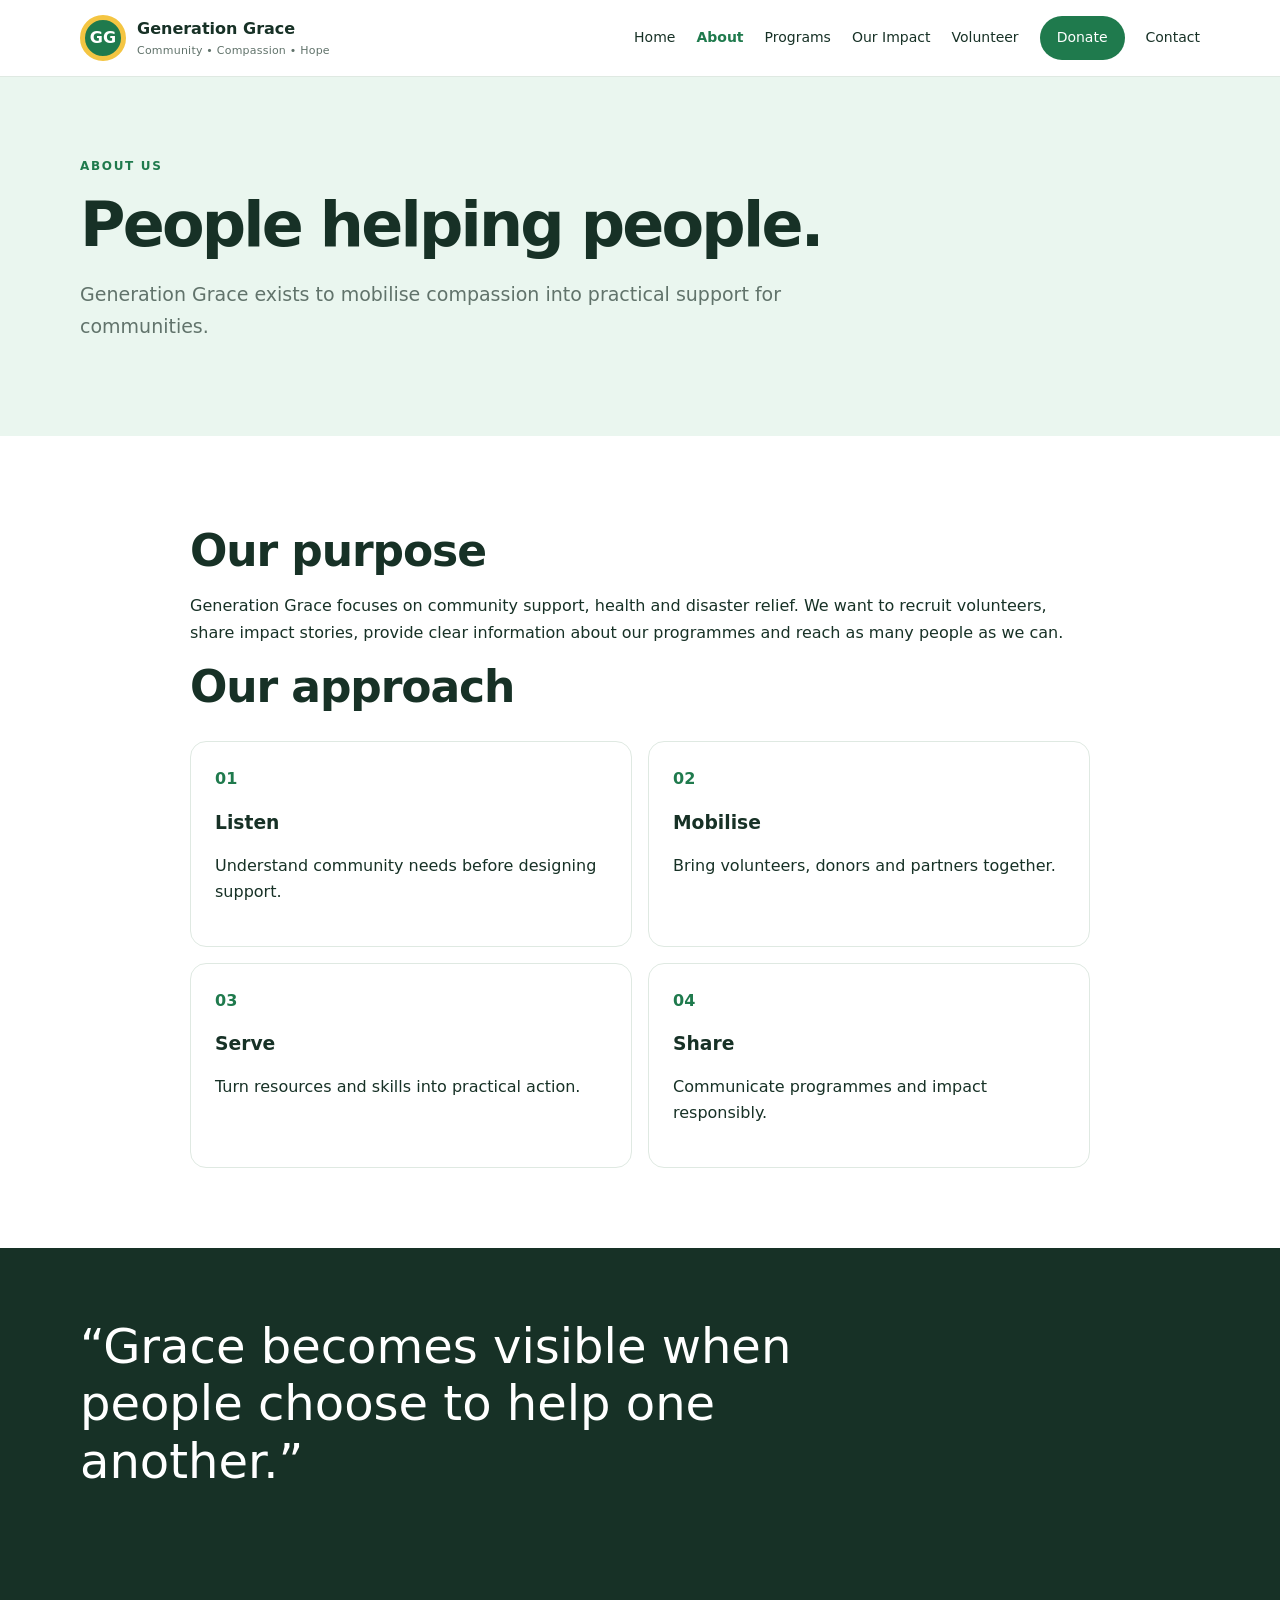
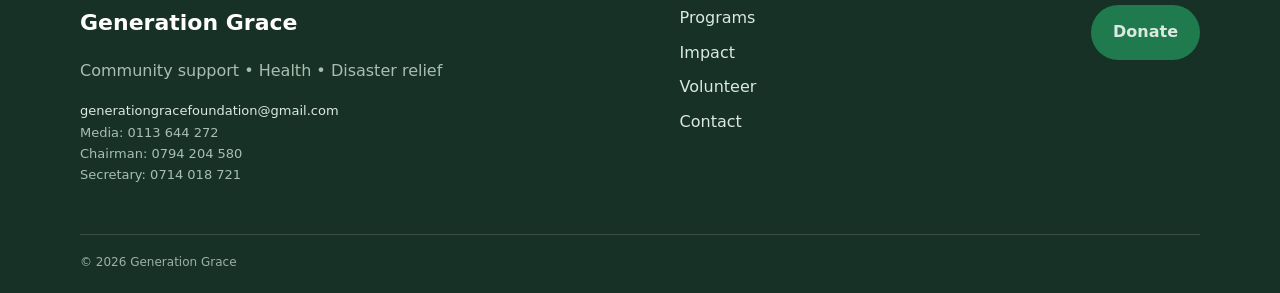
==== about.html @ 30027faa "Initial commit via Netlify [skip ci]" ====
<!doctype html>
<html lang="en"><head><meta charset="utf-8"><meta name="viewport" content="width=device-width,initial-scale=1"><meta name="description" content="Learn about Generation Grace."><title>About | Generation Grace</title><link rel="stylesheet" href="assets/css/style.css"></head>
<body><a class="skip-link" href="#main">Skip to content</a><header class="site-header"><div class="container nav-wrap"><a class="brand" href="index.html"><span class="logo-placeholder">GG</span><span><strong>Generation Grace</strong><small>Community • Compassion • Hope</small></span></a><button class="menu-toggle" aria-expanded="false" aria-controls="site-nav">Menu</button><nav id="site-nav" class="site-nav"><a href="index.html">Home</a><a class="active" href="about.html">About</a><a href="programs.html">Programs</a><a href="impact.html">Our Impact</a><a href="volunteer.html">Volunteer</a><a class="nav-donate" href="donate.html">Donate</a><a href="contact.html">Contact</a></nav></div></header>
<main id="main"><section class="page-hero"><div class="container"><span class="eyebrow">About us</span><h1>People helping people.</h1><p>Generation Grace exists to mobilise compassion into practical support for communities.</p></div></section>
<section class="section"><div class="container content-narrow"><h2>Our purpose</h2><p>Generation Grace focuses on community support, health and disaster relief. We want to recruit volunteers, share impact stories, provide clear information about our programmes and reach as many people as we can.</p><h2>Our approach</h2><div class="values"><article><span>01</span><h3>Listen</h3><p>Understand community needs before designing support.</p></article><article><span>02</span><h3>Mobilise</h3><p>Bring volunteers, donors and partners together.</p></article><article><span>03</span><h3>Serve</h3><p>Turn resources and skills into practical action.</p></article><article><span>04</span><h3>Share</h3><p>Communicate programmes and impact responsibly.</p></article></div></div></section>
<section class="quote-band"><div class="container"><p>“Grace becomes visible when people choose to help one another.”</p></div></section>
</main><footer class="footer"><div class="container footer-grid"><div><strong class="footer-brand">Generation Grace</strong><p>Community support • Health • Disaster relief</p>
      <p class="footer-contact"><a href="mailto:generationgracefoundation@gmail.com">generationgracefoundation@gmail.com</a><br>Media: 0113 644 272<br>Chairman: 0794 204 580<br>Secretary: 0714 018 721</p></div><div><a href="programs.html">Programs</a><a href="impact.html">Impact</a><a href="volunteer.html">Volunteer</a><a href="contact.html">Contact</a></div><div><a class="btn btn-primary" href="donate.html">Donate</a></div></div><div class="container footer-bottom"><span>© <span id="year"></span> Generation Grace</span></div></footer><script src="assets/js/main.js"></script></body></html>
---- assets/css/style.css ----
:root{--green:#1f7a4d;--green-dark:#145437;--green-soft:#eaf6ef;--yellow:#f4c542;--ink:#173126;--muted:#61736b;--white:#fff;--cream:#fbfdf9;--line:#dfe9e2;--shadow:0 16px 45px rgba(20,84,55,.10);--radius:20px}*{box-sizing:border-box}html{scroll-behavior:smooth}body{margin:0;font-family:Inter,ui-sans-serif,system-ui,-apple-system,BlinkMacSystemFont,"Segoe UI",sans-serif;color:var(--ink);background:var(--white);line-height:1.65}a{color:var(--green);text-decoration:none}a:hover{text-decoration:underline}.container{width:min(1120px,92%);margin:auto}.skip-link{position:absolute;left:-9999px;top:auto}.skip-link:focus{left:16px;top:16px;background:#fff;padding:10px 14px;z-index:1000;border-radius:8px}.site-header{position:sticky;top:0;z-index:100;background:rgba(255,255,255,.96);border-bottom:1px solid var(--line);backdrop-filter:blur(10px)}.nav-wrap{min-height:76px;display:flex;align-items:center;justify-content:space-between;gap:24px}.brand{display:flex;align-items:center;gap:11px;color:var(--ink);text-decoration:none}.brand small{display:block;color:var(--muted);font-size:11px;letter-spacing:.02em}.logo-placeholder{display:grid;place-items:center;width:46px;height:46px;border-radius:50%;background:var(--green);color:#fff;font-weight:800;border:5px solid var(--yellow)}.site-nav{display:flex;align-items:center;gap:21px;font-size:14px}.site-nav a{color:var(--ink)}.site-nav a.active{color:var(--green);font-weight:750}.site-nav .nav-donate{background:var(--green);color:#fff;padding:10px 17px;border-radius:999px}.menu-toggle{display:none;border:1px solid var(--line);background:#fff;border-radius:9px;padding:9px 12px;font-weight:700}.hero{background:linear-gradient(135deg,#f6fbf7 0%,#fff 60%);padding:90px 0 75px}.hero-grid{display:grid;grid-template-columns:1.1fr .9fr;gap:65px;align-items:center}.eyebrow{display:inline-block;text-transform:uppercase;letter-spacing:.14em;font-weight:800;font-size:12px;color:var(--green)}h1{font-size:clamp(40px,6vw,70px);line-height:1.05;letter-spacing:-.045em;margin:14px 0 22px}h2{font-size:clamp(29px,4vw,44px);line-height:1.12;letter-spacing:-.025em;margin:10px 0 18px}h3{line-height:1.2}.lead{font-size:19px;color:var(--muted);max-width:650px}.hero-actions{display:flex;flex-wrap:wrap;gap:12px;margin:28px 0}.btn{display:inline-flex;align-items:center;justify-content:center;min-height:48px;padding:12px 20px;border-radius:999px;font-weight:800;border:2px solid transparent;cursor:pointer;text-decoration:none}.btn:hover{text-decoration:none;transform:translateY(-1px)}.btn-primary{background:var(--green);color:#fff}.btn-outline{background:#fff;border-color:var(--green);color:var(--green)}.btn-dark{background:var(--ink);color:#fff}.trust-note,.small-note{font-size:13px;color:var(--muted)}.hero-card{background:#fff;border:1px solid var(--line);border-radius:28px;padding:32px;box-shadow:var(--shadow)}.hands-art{height:220px;border-radius:20px;background:linear-gradient(145deg,var(--green-soft),#fff8d9);display:grid;place-items:center;font-size:88px;margin-bottom:25px}.mini-stats{display:grid;grid-template-columns:repeat(3,1fr);gap:10px;margin-top:25px}.mini-stats div{padding:12px;border-top:3px solid var(--yellow)}.mini-stats strong,.mini-stats span{display:block}.mini-stats strong{font-size:12px;color:var(--green)}.mini-stats span{font-size:12px;color:var(--muted)}.section{padding:80px 0}.section.soft{background:var(--cream)}.section-heading{display:flex;justify-content:space-between;gap:40px;align-items:end;margin-bottom:35px}.section-heading>p{max-width:450px;color:var(--muted)}.cards-3{display:grid;grid-template-columns:repeat(3,1fr);gap:18px}.card,.side-card,.form-card,.payment-card{border:1px solid var(--line);border-radius:var(--radius);padding:28px;background:#fff}.card{min-height:245px}.icon{display:grid;place-items:center;width:46px;height:46px;border-radius:14px;background:var(--green-soft);color:var(--green);font-size:25px;font-weight:900}.card a{font-weight:800;font-size:14px}.campaign{padding:75px 0;background:var(--yellow)}.campaign-grid{display:grid;grid-template-columns:1fr .7fr;gap:40px;align-items:center}.campaign-box{background:#fff;border-radius:24px;padding:35px;box-shadow:0 15px 35px rgba(0,0,0,.08)}.campaign-box strong,.campaign-box span{display:block}.campaign-box strong{font-size:28px}.join-grid{display:grid;grid-template-columns:repeat(3,1fr);gap:0}.join-grid>div{padding:20px 28px;border-left:1px solid var(--line)}.join-grid>div:first-child{border-left:0}.page-hero{padding:75px 0;background:var(--green-soft)}.page-hero h1{font-size:clamp(40px,6vw,62px);max-width:800px}.page-hero p{font-size:19px;color:var(--muted);max-width:720px}.content-narrow{max-width:900px}.values{display:grid;grid-template-columns:repeat(2,1fr);gap:16px;margin-top:30px}.values article{padding:24px;border:1px solid var(--line);border-radius:16px}.values span{font-weight:900;color:var(--green)}.quote-band{background:var(--ink);color:#fff;padding:70px 0}.quote-band p{font-size:clamp(28px,4vw,48px);max-width:850px;line-height:1.2;margin:0}.program-list{display:grid;gap:20px}.program{display:grid;grid-template-columns:80px 1fr;gap:25px;padding:34px;border:1px solid var(--line);border-radius:22px}.program-number{font-size:25px;font-weight:900;color:var(--green)}.program ul{color:var(--muted)}.featured-program{background:var(--green-soft);border-color:#b9dec8}.impact-grid{display:grid;grid-template-columns:repeat(3,1fr);gap:18px}.impact-stat{padding:28px;border:1px solid var(--line);border-radius:18px}.impact-stat strong{display:block;font-size:45px;color:var(--green)}.impact-stat span,.impact-stat small{display:block}.impact-stat small{color:var(--muted);font-size:12px}.story-placeholder{margin-top:25px;padding:45px;border-radius:24px;background:var(--cream);border:1px dashed #aac8b5}.form-layout{display:grid;grid-template-columns:1fr .45fr;gap:35px}.form-layout form,.form-card form{display:grid;gap:17px}label{font-weight:750;font-size:14px}input,select,textarea{display:block;width:100%;margin-top:7px;border:1px solid #cbd9d0;border-radius:10px;padding:13px 14px;font:inherit;background:#fff;color:var(--ink)}input:focus,select:focus,textarea:focus{outline:3px solid rgba(244,197,66,.35);border-color:var(--green)}.hidden{position:absolute;left:-9999px}.side-card{height:max-content;background:var(--green-soft)}.side-card li{margin:9px 0}.donation-grid{display:grid;grid-template-columns:1fr 1fr;gap:35px}.payment-card{margin:15px 0}.payment-placeholder{padding:15px;border-radius:10px;background:#f5f8f5;color:var(--muted);font-family:ui-monospace,monospace}.footer{background:var(--ink);color:#dbe9e1;padding:45px 0 20px}.footer-grid{display:grid;grid-template-columns:1.5fr 1fr auto;gap:35px;align-items:start}.footer-brand{font-size:22px;color:#fff}.footer-grid p{color:#a9beb3}.footer-grid>div:nth-child(2){display:grid;gap:8px}.footer-grid a{color:#dbe9e1}.footer-bottom{border-top:1px solid rgba(255,255,255,.14);margin-top:35px;padding-top:18px;display:flex;justify-content:space-between;gap:20px;font-size:12px;color:#9db1a7}@media(max-width:800px){.menu-toggle{display:block}.site-nav{display:none;position:absolute;left:4%;right:4%;top:72px;background:#fff;border:1px solid var(--line);padding:15px;border-radius:15px;box-shadow:var(--shadow);flex-direction:column;align-items:stretch}.site-nav.open{display:flex}.site-nav .nav-donate{text-align:center}.hero{padding:60px 0}.hero-grid,.campaign-grid,.form-layout,.donation-grid{grid-template-columns:1fr}.cards-3,.impact-grid{grid-template-columns:1fr}.section-heading{display:block}.join-grid{grid-template-columns:1fr}.join-grid>div,.join-grid>div:first-child{border-left:0;border-top:1px solid var(--line);padding:25px 0}.join-grid>div:first-child{border-top:0}.footer-grid{grid-template-columns:1fr}.footer-bottom{display:block}.footer-bottom span{display:block;margin-top:6px}.values{grid-template-columns:1fr}.program{grid-template-columns:1fr;gap:5px}.mini-stats{grid-template-columns:1fr 1fr}.hero-card{padding:22px}}@media(prefers-reduced-motion:reduce){html{scroll-behavior:auto}.btn:hover{transform:none}}
.photo-card{overflow:hidden;padding:0}.photo-card>p,.photo-card>h2{margin-left:30px;margin-right:30px}.hero-photo{display:block;width:100%;height:390px;object-fit:cover;object-position:center 45%}.photo-caption{padding:18px 30px 0;display:flex;flex-direction:column}.photo-caption strong{font-size:24px}.photo-caption span{color:var(--muted);font-size:13px}.photo-section{background:#fff}.photo-grid,.impact-photos{display:grid;grid-template-columns:1fr 1fr;gap:20px}.photo-grid figure,.impact-photos figure{margin:0;border-radius:22px;overflow:hidden;border:1px solid var(--line);background:#fff;box-shadow:var(--shadow)}.photo-grid img,.impact-photos img{display:block;width:100%;height:330px;object-fit:cover}.photo-grid figcaption,.impact-photos figcaption{padding:14px 18px;font-weight:800}.impact-photos{margin:35px 0}.footer-contact{font-size:13px}.footer-contact a{color:#dbe9e1}@media(max-width:800px){.hero-photo{height:360px}.photo-grid,.impact-photos{grid-template-columns:1fr}.photo-grid img,.impact-photos img{height:300px}}
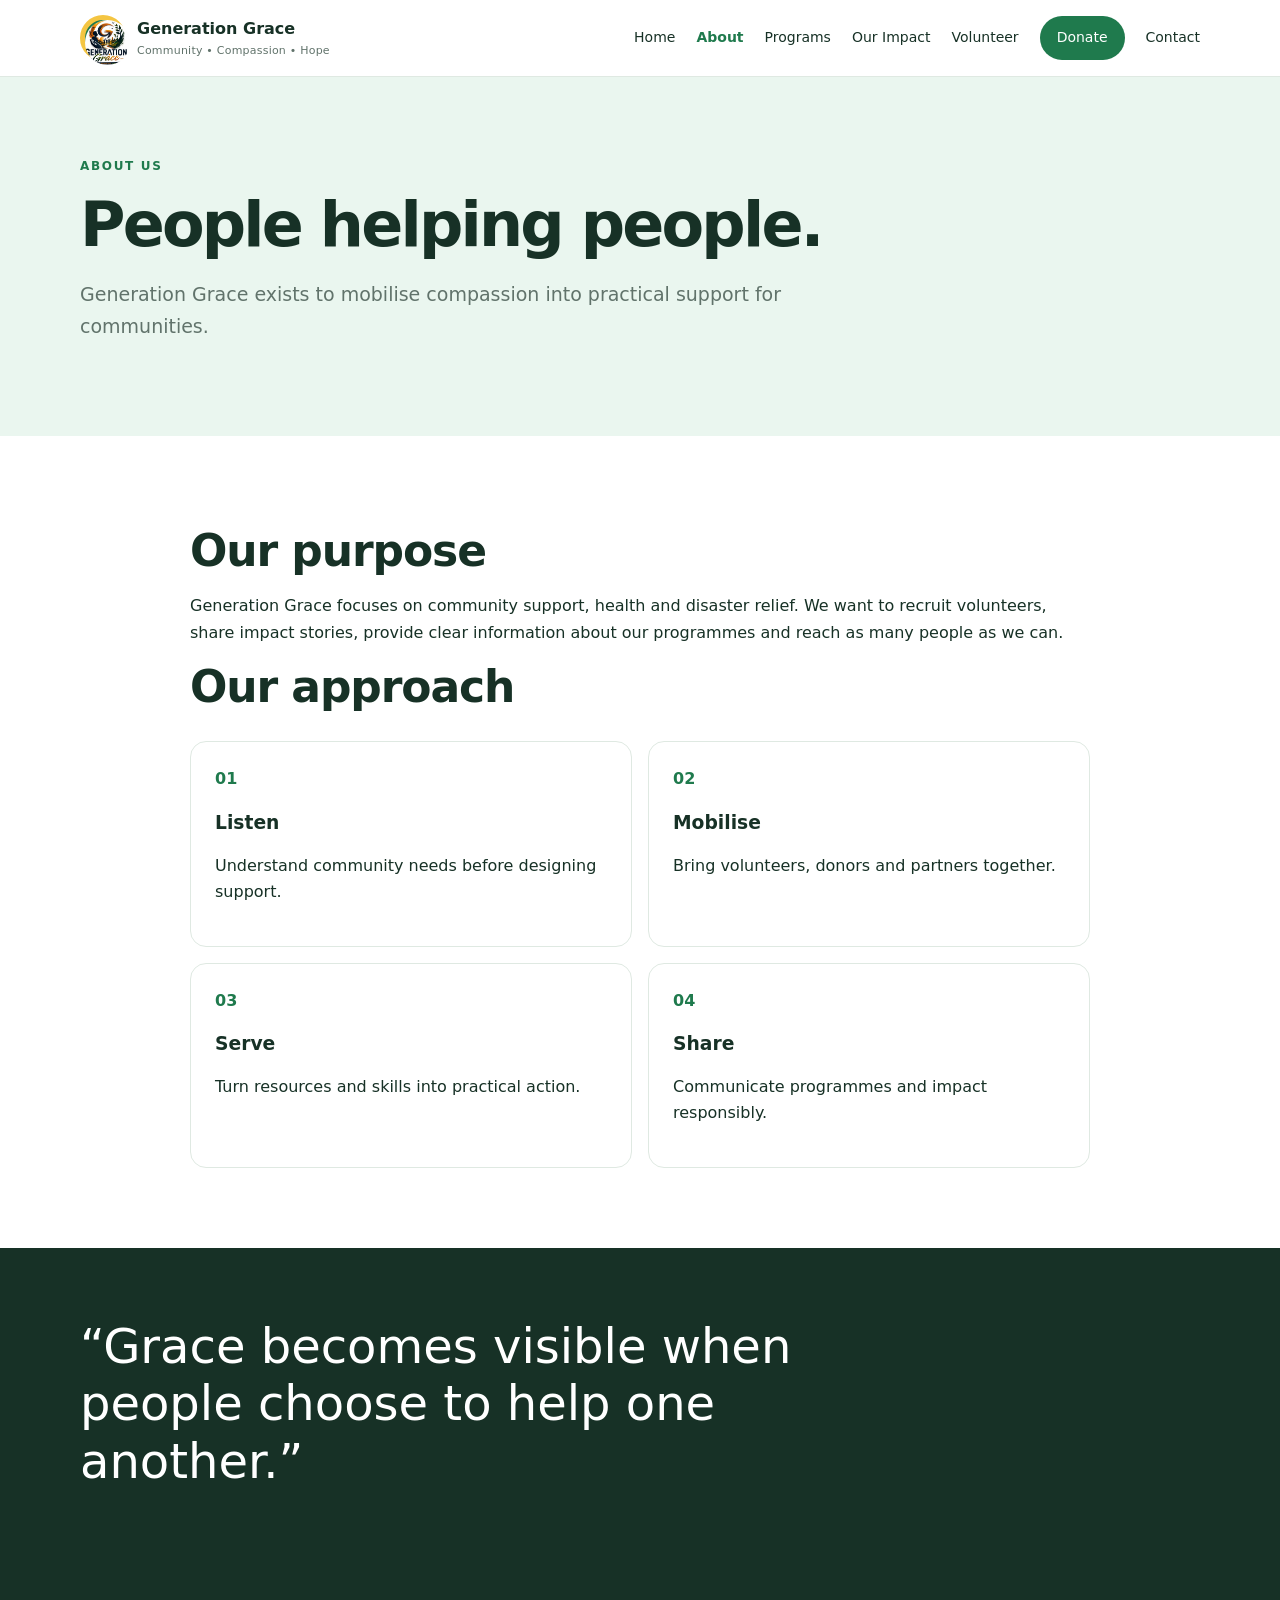
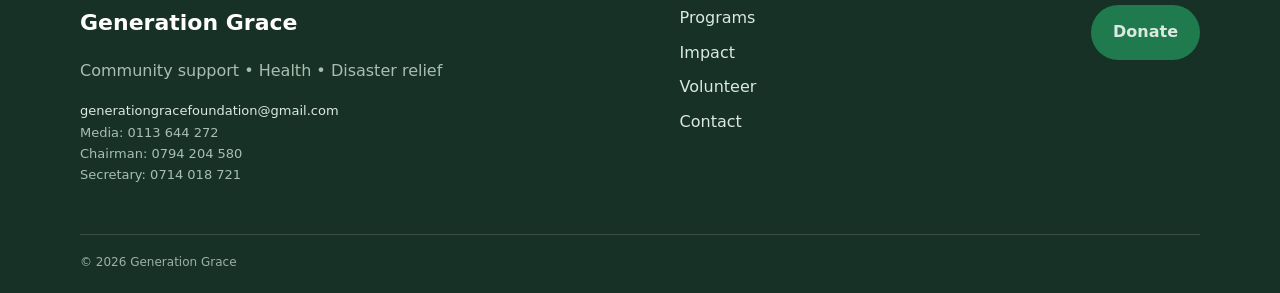
==== commit a0430e41: "Update about.html updated logo" ====
--- a/about.html
+++ b/about.html
@@ -1,8 +1,8 @@
 <!doctype html>
 <html lang="en"><head><meta charset="utf-8"><meta name="viewport" content="width=device-width,initial-scale=1"><meta name="description" content="Learn about Generation Grace."><title>About | Generation Grace</title><link rel="stylesheet" href="assets/css/style.css"></head>
-<body><a class="skip-link" href="#main">Skip to content</a><header class="site-header"><div class="container nav-wrap"><a class="brand" href="index.html"><span class="logo-placeholder">GG</span><span><strong>Generation Grace</strong><small>Community • Compassion • Hope</small></span></a><button class="menu-toggle" aria-expanded="false" aria-controls="site-nav">Menu</button><nav id="site-nav" class="site-nav"><a href="index.html">Home</a><a class="active" href="about.html">About</a><a href="programs.html">Programs</a><a href="impact.html">Our Impact</a><a href="volunteer.html">Volunteer</a><a class="nav-donate" href="donate.html">Donate</a><a href="contact.html">Contact</a></nav></div></header>
+<body><a class="skip-link" href="#main">Skip to content</a><header class="site-header"><div class="container nav-wrap"><a class="brand" href="index.html"><span class="logo-placeholder"><img src="assets/images/GEn grace logo.png" alt="Generation grace logo" style="height: 45px; width: 45px; object-fit: cover; border-radius: 50%; margin-right: 10px;"></span><span><strong>Generation Grace</strong><small>Community • Compassion • Hope</small></span></a><button class="menu-toggle" aria-expanded="false" aria-controls="site-nav">Menu</button><nav id="site-nav" class="site-nav"><a href="index.html">Home</a><a class="active" href="about.html">About</a><a href="programs.html">Programs</a><a href="impact.html">Our Impact</a><a href="volunteer.html">Volunteer</a><a class="nav-donate" href="donate.html">Donate</a><a href="contact.html">Contact</a></nav></div></header>
 <main id="main"><section class="page-hero"><div class="container"><span class="eyebrow">About us</span><h1>People helping people.</h1><p>Generation Grace exists to mobilise compassion into practical support for communities.</p></div></section>
 <section class="section"><div class="container content-narrow"><h2>Our purpose</h2><p>Generation Grace focuses on community support, health and disaster relief. We want to recruit volunteers, share impact stories, provide clear information about our programmes and reach as many people as we can.</p><h2>Our approach</h2><div class="values"><article><span>01</span><h3>Listen</h3><p>Understand community needs before designing support.</p></article><article><span>02</span><h3>Mobilise</h3><p>Bring volunteers, donors and partners together.</p></article><article><span>03</span><h3>Serve</h3><p>Turn resources and skills into practical action.</p></article><article><span>04</span><h3>Share</h3><p>Communicate programmes and impact responsibly.</p></article></div></div></section>
 <section class="quote-band"><div class="container"><p>“Grace becomes visible when people choose to help one another.”</p></div></section>
 </main><footer class="footer"><div class="container footer-grid"><div><strong class="footer-brand">Generation Grace</strong><p>Community support • Health • Disaster relief</p>
-      <p class="footer-contact"><a href="mailto:generationgracefoundation@gmail.com">generationgracefoundation@gmail.com</a><br>Media: 0113 644 272<br>Chairman: 0794 204 580<br>Secretary: 0714 018 721</p></div><div><a href="programs.html">Programs</a><a href="impact.html">Impact</a><a href="volunteer.html">Volunteer</a><a href="contact.html">Contact</a></div><div><a class="btn btn-primary" href="donate.html">Donate</a></div></div><div class="container footer-bottom"><span>© <span id="year"></span> Generation Grace</span></div></footer><script src="assets/js/main.js"></script></body></html>+      <p class="footer-contact"><a href="mailto:generationgracefoundation@gmail.com">generationgracefoundation@gmail.com</a><br>Media: 0113 644 272<br>Chairman: 0794 204 580<br>Secretary: 0714 018 721</p></div><div><a href="programs.html">Programs</a><a href="impact.html">Impact</a><a href="volunteer.html">Volunteer</a><a href="contact.html">Contact</a></div><div><a class="btn btn-primary" href="donate.html">Donate</a></div></div><div class="container footer-bottom"><span>© <span id="year"></span> Generation Grace</span></div></footer><script src="assets/js/main.js"></script></body></html>
